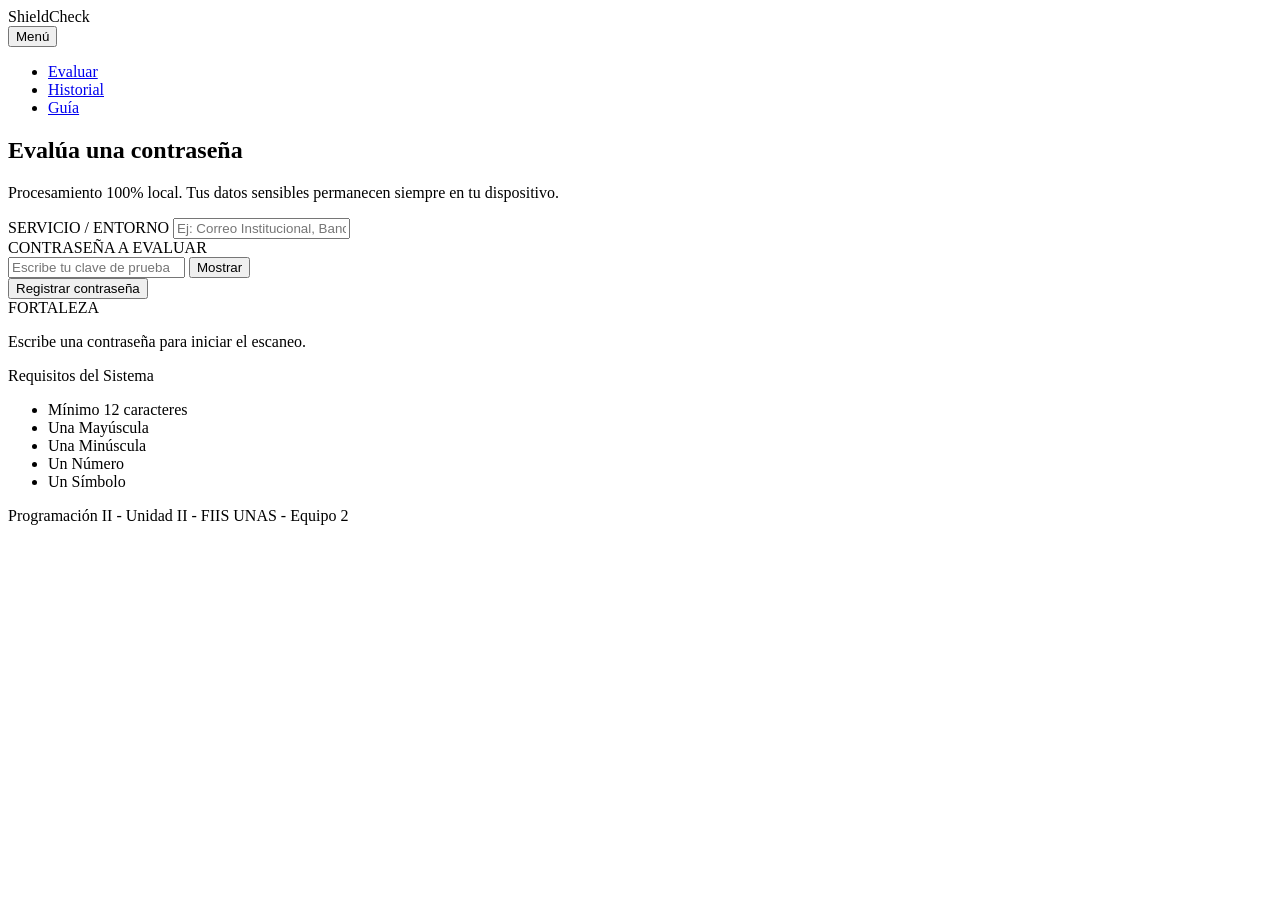
==== index.html @ a330a375 "feat: maquetar interfaz index con formulario accesible y controles" ====
<!DOCTYPE html>
<html lang="es">

<head>
    <meta charset="UTF-8">
    <meta name="viewport" content="width=device-width, initial-scale=1.0">
    <title>ShieldCheck - Login & Auditoría</title>
    <link rel="stylesheet" href="css/estilos.css">
</head>

<body>

    <header>
        <div class="logo">ShieldCheck</div>
        <nav>
            <button id="menu-toggle" aria-expanded="false" aria-label="Abrir menú">Menú</button>
            <ul id="menu-nav">
                <li><a href="index.html" class="active">Evaluar</a></li>
                <li><a href="historial.html">Historial</a></li>
                <li><a href="guia.html">Guía</a></li>
            </ul>
        </nav>
    </header>

    <main>
        <!-- Bloque contenedor -->
        <section class="central-panel">
            <div class="panel-header">
                <h1>Evalúa una contraseña</h1>
                <p>Procesamiento 100% local. Tus datos sensibles permanecen siempre en tu dispositivo.
                </p>
            </div>

            <form id="evaluador-form" novalidate>
                <div class="form-group">
                    <label for="servicio">SERVICIO / ENTORNO</label>
                    <input type="text" id="servicio" placeholder="Ej: Correo Institucional, Banca" required>
                </div>

                <div class="form-group">
                    <label for="password">CONTRASEÑA A EVALUAR</label>
                    <div class="password-container">
                        <input type="password" id="password" autocomplete="new-password"
                            placeholder="Escribe tu clave de prueba" required>
                        <button type="button" id="toggle-password-btn">Mostrar</button>
                    </div>
                </div>

                <button type="submit">Registrar contraseña</button>

                <div id="medidor-fuerza">
                    <div class="hud-label">FORTALEZA</div>
                    <div class="barra-progreso"></div>
                    <p id="texto-nivel">Escribe una contraseña para iniciar el escaneo.</p>
                </div>

                <div class="criterios-title">Requisitos del Sistema</div>
                <ul id="lista-criterios">
                    <li id="crit-longitud">Mínimo 12 caracteres</li>
                    <li id="crit-mayuscula">Una Mayúscula</li>
                    <li id="crit-minuscula">Una Minúscula</li>
                    <li id="crit-numero">Un Número</li>
                    <li id="crit-simbolo">Un Símbolo</li>
                </ul>
            </form>
        </section>
    </main>

    <footer>
        <p>Programación II - Unidad II - FIIS UNAS - Equipo 2</p>
    </footer>

    <script src="js/datos.js"></script>
    <script src="js/app.js"></script>
</body>

</html>
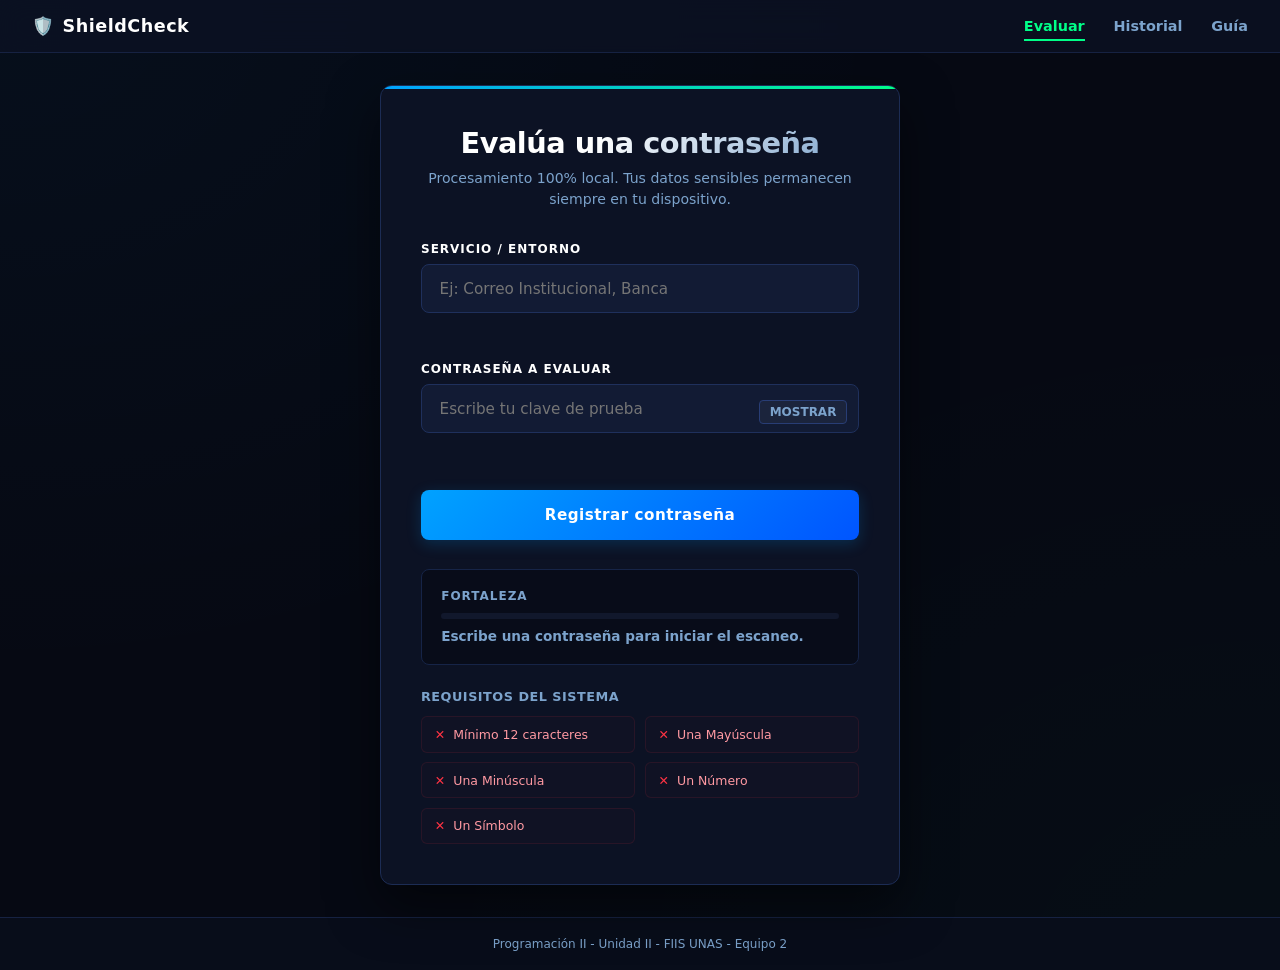
==== commit 366750f8: "feat: implementar validacion accesible junto al campo y estados visuales" ====
--- a/index.html
+++ b/index.html
@@ -23,27 +23,28 @@
     </header>
 
     <main>
-        <!-- Bloque contenedor -->
         <section class="central-panel">
             <div class="panel-header">
                 <h1>Evalúa una contraseña</h1>
-                <p>Procesamiento 100% local. Tus datos sensibles permanecen siempre en tu dispositivo.
-                </p>
+                <p>Procesamiento 100% local. Tus datos sensibles permanecen siempre en tu dispositivo.</p>
             </div>
 
             <form id="evaluador-form" novalidate>
                 <div class="form-group">
                     <label for="servicio">SERVICIO / ENTORNO</label>
-                    <input type="text" id="servicio" placeholder="Ej: Correo Institucional, Banca" required>
+                    <input type="text" id="servicio" placeholder="Ej: Correo Institucional, Banca"
+                        aria-describedby="error-servicio" required>
+                    <span id="error-servicio" class="error-message" aria-live="polite"></span>
                 </div>
 
                 <div class="form-group">
                     <label for="password">CONTRASEÑA A EVALUAR</label>
                     <div class="password-container">
                         <input type="password" id="password" autocomplete="new-password"
-                            placeholder="Escribe tu clave de prueba" required>
+                            placeholder="Escribe tu clave de prueba" aria-describedby="error-password" required>
                         <button type="button" id="toggle-password-btn">Mostrar</button>
                     </div>
+                    <span id="error-password" class="error-message" aria-live="polite"></span>
                 </div>
 
                 <button type="submit">Registrar contraseña</button>
--- a/css/estilos.css
+++ b/css/estilos.css
@@ -0,0 +1,501 @@
+:root {
+    --bg-quantum: #060913;
+    --bg-tactical-card: #0c1224;
+    --bg-field: #121b34;
+    --cyber-neon: #00ff88;
+    --cyber-amber: #ffaa00;
+    --cyber-crimson: #ff3344;
+    --cyber-blue: #00a2ff;
+    --text-primary: #ffffff;
+    --text-muted: #7ca3cc;
+    --font-system: 'Segoe UI', system-ui, -apple-system, sans-serif;
+    --matrix-radius: 12px;
+    --fx-smooth: all 0.4s cubic-bezier(0.16, 1, 0.3, 1);
+}
+
+* {
+    box-sizing: border-box;
+    margin: 0;
+    padding: 0;
+    font-family: var(--font-system);
+}
+
+body {
+    background-color: var(--bg-quantum);
+    background-image:
+        radial-gradient(at 0% 0%, rgba(0, 162, 255, 0.04) 0px, transparent 50%),
+        radial-gradient(at 100% 100%, rgba(0, 255, 136, 0.02) 0px, transparent 50%);
+    color: var(--text-primary);
+    min-height: 100vh;
+    display: flex;
+    flex-direction: column;
+}
+
+header {
+    background: rgba(12, 18, 36, 0.8);
+    backdrop-filter: blur(12px);
+    -webkit-backdrop-filter: blur(12px);
+    padding: 1rem 2rem;
+    display: flex;
+    justify-content: space-between;
+    align-items: center;
+    border-bottom: 1px solid #162242;
+    position: sticky;
+    top: 0;
+    z-index: 100;
+}
+
+.logo {
+    font-size: 1.1rem;
+    font-weight: 800;
+    letter-spacing: 0.5px;
+    color: var(--text-primary);
+    display: flex;
+    align-items: center;
+    gap: 0.5rem;
+}
+
+.logo::before {
+    content: "🛡️";
+}
+
+#menu-toggle {
+    display: none;
+}
+
+#menu-nav {
+    display: flex;
+    list-style: none;
+    gap: 1.8rem;
+}
+
+#menu-nav a {
+    color: var(--text-muted);
+    text-decoration: none;
+    font-size: 0.9rem;
+    font-weight: 600;
+    transition: var(--fx-smooth);
+    position: relative;
+    padding: 0.4rem 0;
+}
+
+#menu-nav a:hover,
+#menu-nav a.active {
+    color: var(--cyber-neon);
+}
+
+#menu-nav a::after {
+    content: "";
+    position: absolute;
+    bottom: 0;
+    left: 0;
+    width: 0;
+    height: 2px;
+    background: var(--cyber-neon);
+    transition: var(--fx-smooth);
+}
+
+#menu-nav a.active::after,
+#menu-nav a:hover::after {
+    width: 100%;
+}
+
+main {
+    flex: 1;
+    display: flex;
+    align-items: center;
+    justify-content: center;
+    padding: 2rem 1rem;
+}
+
+.central-panel {
+    background: var(--bg-tactical-card);
+    border: 1px solid #1c2c54;
+    padding: 2.5rem;
+    border-radius: var(--matrix-radius);
+    box-shadow: 0 20px 50px rgba(0, 0, 0, 0.5);
+    width: 100%;
+    max-width: 520px;
+    position: relative;
+    overflow: hidden;
+}
+
+.central-panel::before {
+    content: "";
+    position: absolute;
+    top: 0;
+    left: 0;
+    width: 100%;
+    height: 3px;
+    background: linear-gradient(90deg, var(--cyber-blue), var(--cyber-neon));
+}
+
+.panel-header {
+    text-align: center;
+    margin-bottom: 2rem;
+}
+
+h1 {
+    font-size: 1.8rem;
+    font-weight: 800;
+    letter-spacing: -0.5px;
+    margin-bottom: 0.5rem;
+    background: linear-gradient(135deg, #ffffff 40%, var(--text-muted) 100%);
+    -webkit-background-clip: text;
+    letter-spacing: -0.5px;
+    margin-bottom: 0.5rem;
+    background: linear-gradient(135deg, #ffffff 40%, var(--text-muted) 100%);
+    -webkit-background-clip: text;
+    background-clip: text;
+    -webkit-text-fill-color: transparent;
+}
+
+.panel-header p {
+    color: var(--text-muted);
+    font-size: 0.88rem;
+    line-height: 1.5;
+}
+
+.form-group {
+    display: flex;
+    flex-direction: column;
+    gap: 0.5rem;
+    margin-bottom: 1.5rem;
+    position: relative;
+}
+
+label {
+    color: var(--text-primary);
+    font-size: 0.75rem;
+    font-weight: 700;
+    text-transform: uppercase;
+    letter-spacing: 1px;
+}
+
+input,
+select {
+    background-color: var(--bg-field);
+    border: 1px solid #1f305c;
+    color: var(--text-primary);
+    padding: 0.9rem 1.1rem;
+    border-radius: 8px;
+    font-size: 0.95rem;
+    transition: var(--fx-smooth);
+    width: 100%;
+}
+
+input:focus,
+select:focus {
+    outline: none;
+    border-color: var(--cyber-blue);
+    box-shadow: 0 0 15px rgba(0, 162, 255, 0.15);
+}
+
+.error-message {
+    color: var(--cyber-crimson);
+    font-size: 0.75rem;
+    font-weight: 600;
+    margin-top: 0.2rem;
+    min-height: 14px;
+    display: block;
+}
+
+.password-container {
+    position: relative;
+}
+
+.password-container input {
+    padding-right: 4.2rem;
+}
+
+#toggle-password-btn {
+    position: absolute;
+    right: 12px;
+    bottom: 9px;
+    background: rgba(255, 255, 255, 0.04);
+    border: 1px solid #283d75;
+    color: var(--text-muted);
+    padding: 0.25rem 0.6rem;
+    border-radius: 4px;
+    font-size: 0.75rem;
+    font-weight: bold;
+    cursor: pointer;
+    text-transform: uppercase;
+    transition: var(--fx-smooth);
+}
+
+#toggle-password-btn:hover {
+    color: var(--cyber-blue);
+    border-color: var(--cyber-blue);
+    background: rgba(0, 162, 255, 0.05);
+}
+
+button[type="submit"],
+.btn-action {
+    background: linear-gradient(135deg, var(--cyber-blue) 0%, #0055ff 100%);
+    color: var(--text-primary);
+    border: none;
+    padding: 1rem;
+    border-radius: 8px;
+    font-weight: 700;
+    font-size: 0.95rem;
+    letter-spacing: 0.5px;
+    cursor: pointer;
+    width: 100%;
+    box-shadow: 0 4px 15px rgba(0, 162, 255, 0.2);
+    transition: var(--fx-smooth);
+    margin-top: 0.5rem;
+}
+
+button[type="submit"]:hover,
+.btn-action:hover {
+    transform: translateY(-1px);
+    box-shadow: 0 6px 20px rgba(0, 162, 255, 0.4);
+    filter: brightness(1.1);
+}
+
+.btn-export {
+    background: linear-gradient(135deg, var(--cyber-neon) 0%, #00aa55 100%) !important;
+    color: #060913 !important;
+    margin-top: 1rem;
+}
+
+#medidor-fuerza {
+    margin-top: 1.8rem;
+    background: rgba(4, 6, 14, 0.5);
+    border: 1px solid #162447;
+    padding: 1.2rem;
+    border-radius: 8px;
+}
+
+.hud-label {
+    font-size: 0.75rem;
+    font-weight: 700;
+    color: var(--text-muted);
+    text-transform: uppercase;
+    letter-spacing: 1px;
+}
+
+.barra-progreso {
+    height: 6px;
+    background: #11182c;
+    border-radius: 3px;
+    margin: 0.6rem 0;
+    position: relative;
+    overflow: hidden;
+}
+
+.barra-progreso::after {
+    content: "";
+    display: block;
+    height: 100%;
+    width: var(--width-percent, 0%);
+    background: var(--cyber-crimson);
+    transition: var(--fx-smooth);
+    box-shadow: 0 0 8px var(--cyber-crimson);
+}
+
+#texto-nivel {
+    font-size: 0.85rem;
+    color: var(--text-muted);
+    font-weight: 600;
+}
+
+.criterios-title {
+    font-size: 0.8rem;
+    font-weight: 700;
+    text-transform: uppercase;
+    color: var(--text-muted);
+    margin: 1.5rem 0 0.8rem 0;
+    letter-spacing: 0.5px;
+}
+
+#lista-criterios {
+    list-style: none;
+    display: grid;
+    grid-template-columns: repeat(2, 1fr);
+    gap: 0.6rem;
+}
+
+#lista-criterios li {
+    background: rgba(255, 51, 68, 0.02);
+    border: 1px solid rgba(255, 51, 68, 0.1);
+    padding: 0.6rem 0.8rem;
+    border-radius: 6px;
+    font-size: 0.78rem;
+    color: #ff99a2;
+    display: flex;
+    align-items: center;
+    gap: 0.5rem;
+    transition: var(--fx-smooth);
+}
+
+#lista-criterios li::before {
+    content: "✕";
+    font-weight: bold;
+    color: var(--cyber-crimson);
+}
+
+.wide-panel {
+    max-width: 900px;
+}
+
+#filtros-contenedor {
+    display: grid;
+    grid-template-columns: 2fr 1fr 1fr;
+    gap: 1rem;
+    margin-bottom: 1.5rem;
+}
+
+.tabla-responsiva {
+    overflow-x: auto;
+    border: 1px solid #1c2c54;
+    border-radius: 8px;
+}
+
+table {
+    width: 100%;
+    border-collapse: collapse;
+    background: #080d1a;
+    font-size: 0.9rem;
+}
+
+th,
+td {
+    padding: 0.9rem 1.1rem;
+    text-align: left;
+}
+
+th {
+    background: rgba(18, 27, 52, 0.6);
+    color: var(--text-muted);
+    font-size: 0.75rem;
+    text-transform: uppercase;
+    letter-spacing: 1px;
+    border-bottom: 2px solid #1c2c54;
+}
+
+td {
+    border-bottom: 1px solid #131f3d;
+    color: #e2e8f0;
+}
+
+tr:hover td {
+    background: rgba(0, 162, 255, 0.02);
+}
+
+.tabla-responsiva button {
+    background: #162447;
+    border: 1px solid #253b75;
+    color: var(--text-muted);
+    padding: 0.35rem 0.7rem;
+    border-radius: 4px;
+    font-size: 0.75rem;
+    font-weight: 600;
+    transition: var(--fx-smooth);
+}
+
+.tabla-responsiva button:first-child:hover {
+    color: var(--cyber-neon);
+    border-color: var(--cyber-neon);
+    background: rgba(0, 255, 136, 0.04);
+}
+
+.tabla-responsiva button:last-child:hover {
+    color: var(--cyber-crimson);
+    border-color: var(--cyber-crimson);
+    background: rgba(255, 51, 68, 0.04);
+}
+
+#acciones-datos {
+    margin-top: 1.5rem;
+}
+
+.consejos-grid {
+    display: flex;
+    flex-direction: column;
+    gap: 1.2rem;
+    margin-top: 1rem;
+}
+
+.consejo-seguridad {
+    background: rgba(4, 6, 14, 0.3);
+    border: 1px solid #1c2c54;
+    padding: 1.5rem;
+    border-radius: 8px;
+    transition: var(--fx-smooth);
+}
+
+.consejo-seguridad:hover {
+    border-color: var(--cyber-blue);
+    transform: translateX(3px);
+}
+
+.consejo-seguridad h2 {
+    font-size: 1.1rem;
+    color: var(--cyber-blue);
+    margin-bottom: 0.5rem;
+}
+
+footer {
+    background: #080d1a;
+    padding: 1.2rem;
+    text-align: center;
+    font-size: 0.75rem;
+    color: var(--text-muted);
+    border-top: 1px solid #162242;
+    margin-top: auto;
+}
+
+@media (max-width: 600px) {
+    #menu-toggle {
+        display: block;
+        background: #121b34;
+        border: 1px solid #1f305c;
+        color: white;
+        padding: 0.5rem 0.8rem;
+        border-radius: 6px;
+        cursor: pointer;
+        font-size: 0.85rem;
+    }
+
+    #menu-nav {
+        display: none;
+    }
+
+    #menu-nav[data-visible="true"] {
+        display: flex;
+        flex-direction: column;
+        position: absolute;
+        top: 60px;
+        left: 0;
+        width: 100%;
+        background: var(--bg-tactical-card);
+        padding: 1.5rem;
+        border-bottom: 1px solid #1c2c54;
+        gap: 1.2rem;
+        z-index: 200;
+    }
+
+    #lista-criterios {
+        grid-template-columns: 1fr;
+    }
+
+    #filtros-contenedor {
+        grid-template-columns: 1fr;
+    }
+
+    .central-panel {
+        padding: 1.5rem;
+    }
+}
+
+@media (min-width: 601px) and (max-width: 960px) {
+    #lista-criterios {
+        grid-template-columns: repeat(2, 1fr);
+    }
+
+    .central-panel {
+        padding: 2rem;
+    }
+}
